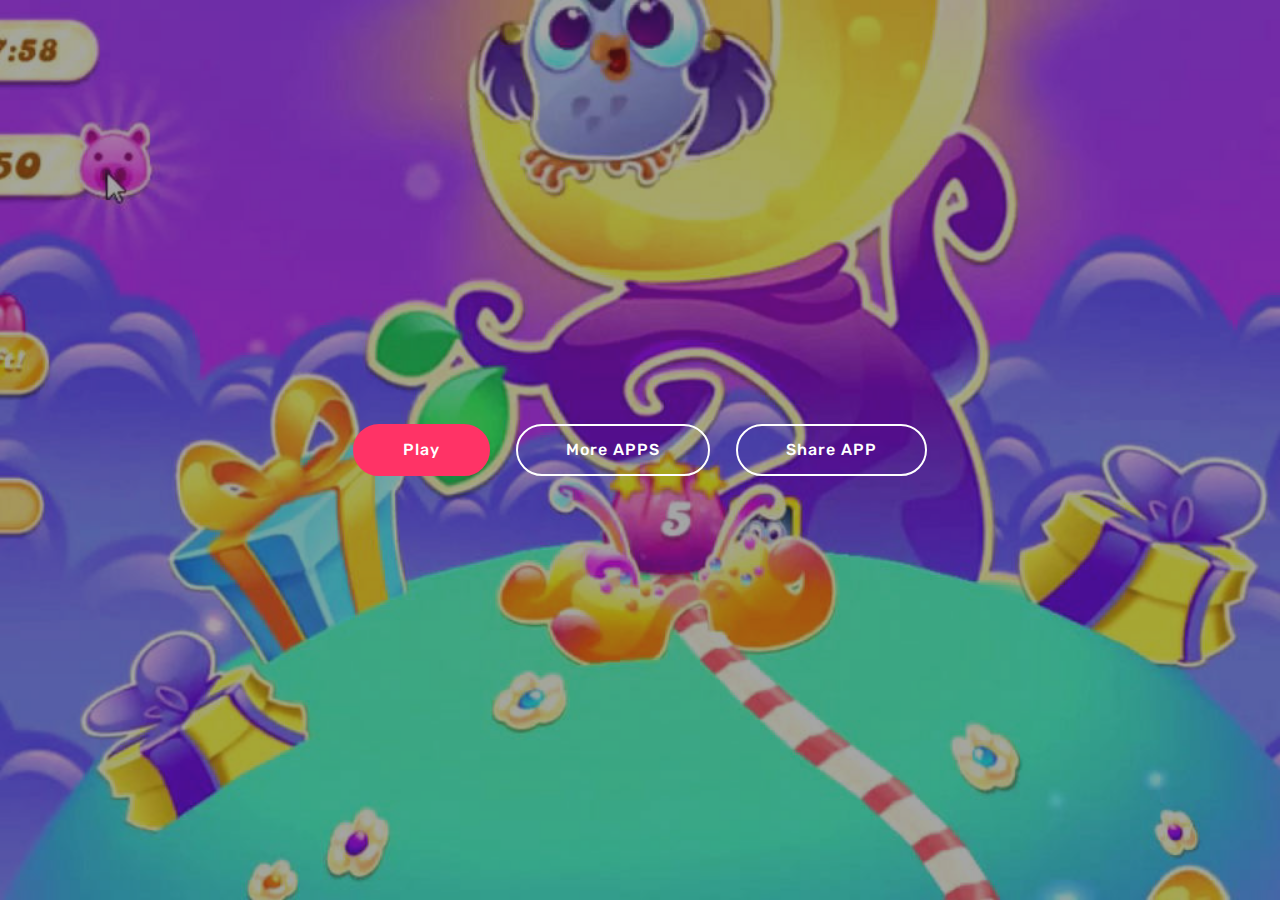
==== index.html @ e7f388be "create github pages" ====
<!DOCTYPE html>
<html  >
<head>
  <!-- Site made with Mobirise Website Builder v4.11.6, https://mobirise.com -->
  <meta charset="UTF-8">
  <meta http-equiv="X-UA-Compatible" content="IE=edge">
  <meta name="generator" content="Mobirise v4.11.6, mobirise.com">
  <meta name="viewport" content="width=device-width, initial-scale=1, minimum-scale=1">
  <link rel="shortcut icon" href="assets/images/icon-128x128.png" type="image/x-icon">
  <meta name="description" content="">
  
  <title>Home</title>
  <link rel="stylesheet" href="assets/web/assets/mobirise-icons/mobirise-icons.css">
  <link rel="stylesheet" href="assets/bootstrap/css/bootstrap.min.css">
  <link rel="stylesheet" href="assets/bootstrap/css/bootstrap-grid.min.css">
  <link rel="stylesheet" href="assets/bootstrap/css/bootstrap-reboot.min.css">
  <link rel="stylesheet" href="assets/tether/tether.min.css">
  <link rel="stylesheet" href="assets/theme/css/style.css">
  <link rel="preload" as="style" href="assets/mobirise/css/mbr-additional.css"><link rel="stylesheet" href="assets/mobirise/css/mbr-additional.css" type="text/css">
  
  
  
</head>
<body>
  <section class="cid-rOfrvm5UfR mbr-fullscreen" id="header2-1">

    

    <div class="mbr-overlay" style="opacity: 0.4; background-color: rgb(35, 35, 35);"></div>

    <div class="container align-center">
        <div class="row justify-content-md-center">
            <div class="mbr-white col-md-10">
                
                
                
                <div class="mbr-section-btn"><a class="btn btn-md btn-secondary display-4" href="http://previews.customer.envatousercontent.com/files/214938745/index.html">Play</a> 
                
                     <a class="btn btn-md btn-white-outline display-4" href="page3.html">More APPS</a> 
                  <a class="btn btn-md btn-white-outline display-4" onclick="clickHandler()">Share APP</a></div>
              <script>
    function clickHandler() {
            	Website2APK.shareIntent();
    }
</script>
            </div>
        </div>
    </div>
    
</section>


  <section class="engine"><a href="https://mobirise.info/e">make your own site for free</a></section><script src="assets/web/assets/jquery/jquery.min.js"></script>
  <script src="assets/popper/popper.min.js"></script>
  <script src="assets/bootstrap/js/bootstrap.min.js"></script>
  <script src="assets/tether/tether.min.js"></script>
  <script src="assets/smoothscroll/smooth-scroll.js"></script>
  <script src="assets/theme/js/script.js"></script>
  
  
</body>
</html>
---- assets/web/assets/mobirise-icons/mobirise-icons.css ----
@font-face {
  font-family: 'MobiriseIcons';
  src:  url('mobirise-icons.eot?spat4u');
  src:  url('mobirise-icons.eot?spat4u#iefix') format('embedded-opentype'),
    url('mobirise-icons.ttf?spat4u') format('truetype'),
    url('mobirise-icons.woff?spat4u') format('woff'),
    url('mobirise-icons.svg?spat4u#MobiriseIcons') format('svg');
  font-weight: normal;
  font-style: normal;
  font-display: swap;
}

[class^="mbri-"], [class*=" mbri-"] {
  /* use !important to prevent issues with browser extensions that change fonts */
  font-family: MobiriseIcons !important;
  speak: none;
  font-style: normal;
  font-weight: normal;
  font-variant: normal;
  text-transform: none;
  line-height: 1;

  /* Better Font Rendering =========== */
  -webkit-font-smoothing: antialiased;
  -moz-osx-font-smoothing: grayscale;
}

.mbri-add-submenu:before {
  content: "\e900";
}
.mbri-alert:before {
  content: "\e901";
}
.mbri-align-center:before {
  content: "\e902";
}
.mbri-align-justify:before {
  content: "\e903";
}
.mbri-align-left:before {
  content: "\e904";
}
.mbri-align-right:before {
  content: "\e905";
}
.mbri-android:before {
  content: "\e906";
}
.mbri-apple:before {
  content: "\e907";
}
.mbri-arrow-down:before {
  content: "\e908";
}
.mbri-arrow-next:before {
  content: "\e909";
}
.mbri-arrow-prev:before {
  content: "\e90a";
}
.mbri-arrow-up:before {
  content: "\e90b";
}
.mbri-bold:before {
  content: "\e90c";
}
.mbri-bookmark:before {
  content: "\e90d";
}
.mbri-bootstrap:before {
  content: "\e90e";
}
.mbri-briefcase:before {
  content: "\e90f";
}
.mbri-browse:before {
  content: "\e910";
}
.mbri-bulleted-list:before {
  content: "\e911";
}
.mbri-calendar:before {
  content: "\e912";
}
.mbri-camera:before {
  content: "\e913";
}
.mbri-cart-add:before {
  content: "\e914";
}
.mbri-cart-full:before {
  content: "\e915";
}
.mbri-cash:before {
  content: "\e916";
}
.mbri-change-style:before {
  content: "\e917";
}
.mbri-chat:before {
  content: "\e918";
}
.mbri-clock:before {
  content: "\e919";
}
.mbri-close:before {
  content: "\e91a";
}
.mbri-cloud:before {
  content: "\e91b";
}
.mbri-code:before {
  content: "\e91c";
}
.mbri-contact-form:before {
  content: "\e91d";
}
.mbri-credit-card:before {
  content: "\e91e";
}
.mbri-cursor-click:before {
  content: "\e91f";
}
.mbri-cust-feedback:before {
  content: "\e920";
}
.mbri-database:before {
  content: "\e921";
}
.mbri-delivery:before {
  content: "\e922";
}
.mbri-desktop:before {
  content: "\e923";
}
.mbri-devices:before {
  content: "\e924";
}
.mbri-down:before {
  content: "\e925";
}
.mbri-download:before {
  content: "\e989";
}
.mbri-drag-n-drop:before {
  content: "\e927";
}
.mbri-drag-n-drop2:before {
  content: "\e928";
}
.mbri-edit:before {
  content: "\e929";
}
.mbri-edit2:before {
  content: "\e92a";
}
.mbri-error:before {
  content: "\e92b";
}
.mbri-extension:before {
  content: "\e92c";
}
.mbri-features:before {
  content: "\e92d";
}
.mbri-file:before {
  content: "\e92e";
}
.mbri-flag:before {
  content: "\e92f";
}
.mbri-folder:before {
  content: "\e930";
}
.mbri-gift:before {
  content: "\e931";
}
.mbri-github:before {
  content: "\e932";
}
.mbri-globe:before {
  content: "\e933";
}
.mbri-globe-2:before {
  content: "\e934";
}
.mbri-growing-chart:before {
  content: "\e935";
}
.mbri-hearth:before {
  content: "\e936";
}
.mbri-help:before {
  content: "\e937";
}
.mbri-home:before {
  content: "\e938";
}
.mbri-hot-cup:before {
  content: "\e939";
}
.mbri-idea:before {
  content: "\e93a";
}
.mbri-image-gallery:before {
  content: "\e93b";
}
.mbri-image-slider:before {
  content: "\e93c";
}
.mbri-info:before {
  content: "\e93d";
}
.mbri-italic:before {
  content: "\e93e";
}
.mbri-key:before {
  content: "\e93f";
}
.mbri-laptop:before {
  content: "\e940";
}
.mbri-layers:before {
  content: "\e941";
}
.mbri-left-right:before {
  content: "\e942";
}
.mbri-left:before {
  content: "\e943";
}
.mbri-letter:before {
  content: "\e944";
}
.mbri-like:before {
  content: "\e945";
}
.mbri-link:before {
  content: "\e946";
}
.mbri-lock:before {
  content: "\e947";
}
.mbri-login:before {
  content: "\e948";
}
.mbri-logout:before {
  content: "\e949";
}
.mbri-magic-stick:before {
  content: "\e94a";
}
.mbri-map-pin:before {
  content: "\e94b";
}
.mbri-menu:before {
  content: "\e94c";
}
.mbri-mobile:before {
  content: "\e94d";
}
.mbri-mobile2:before {
  content: "\e94e";
}
.mbri-mobirise:before {
  content: "\e94f";
}
.mbri-more-horizontal:before {
  content: "\e950";
}
.mbri-more-vertical:before {
  content: "\e951";
}
.mbri-music:before {
  content: "\e952";
}
.mbri-new-file:before {
  content: "\e953";
}
.mbri-numbered-list:before {
  content: "\e954";
}
.mbri-opened-folder:before {
  content: "\e955";
}
.mbri-pages:before {
  content: "\e956";
}
.mbri-paper-plane:before {
  content: "\e957";
}
.mbri-paperclip:before {
  content: "\e958";
}
.mbri-photo:before {
  content: "\e959";
}
.mbri-photos:before {
  content: "\e95a";
}
.mbri-pin:before {
  content: "\e95b";
}
.mbri-play:before {
  content: "\e95c";
}
.mbri-plus:before {
  content: "\e95d";
}
.mbri-preview:before {
  content: "\e95e";
}
.mbri-print:before {
  content: "\e95f";
}
.mbri-protect:before {
  content: "\e960";
}
.mbri-question:before {
  content: "\e961";
}
.mbri-quote-left:before {
  content: "\e962";
}
.mbri-quote-right:before {
  content: "\e963";
}
.mbri-refresh:before {
  content: "\e964";
}
.mbri-responsive:before {
  content: "\e965";
}
.mbri-right:before {
  content: "\e966";
}
.mbri-rocket:before {
  content: "\e967";
}
.mbri-sad-face:before {
  content: "\e968";
}
.mbri-sale:before {
  content: "\e969";
}
.mbri-save:before {
  content: "\e96a";
}
.mbri-search:before {
  content: "\e96b";
}
.mbri-setting:before {
  content: "\e96c";
}
.mbri-setting2:before {
  content: "\e96d";
}
.mbri-setting3:before {
  content: "\e96e";
}
.mbri-share:before {
  content: "\e96f";
}
.mbri-shopping-bag:before {
  content: "\e970";
}
.mbri-shopping-basket:before {
  content: "\e971";
}
.mbri-shopping-cart:before {
  content: "\e972";
}
.mbri-sites:before {
  content: "\e973";
}
.mbri-smile-face:before {
  content: "\e974";
}
.mbri-speed:before {
  content: "\e975";
}
.mbri-star:before {
  content: "\e976";
}
.mbri-success:before {
  content: "\e977";
}
.mbri-sun:before {
  content: "\e978";
}
.mbri-sun2:before {
  content: "\e979";
}
.mbri-tablet:before {
  content: "\e97a";
}
.mbri-tablet-vertical:before {
  content: "\e97b";
}
.mbri-target:before {
  content: "\e97c";
}
.mbri-timer:before {
  content: "\e97d";
}
.mbri-to-ftp:before {
  content: "\e97e";
}
.mbri-to-local-drive:before {
  content: "\e97f";
}
.mbri-touch-swipe:before {
  content: "\e980";
}
.mbri-touch:before {
  content: "\e981";
}
.mbri-trash:before {
  content: "\e982";
}
.mbri-underline:before {
  content: "\e983";
}
.mbri-unlink:before {
  content: "\e984";
}
.mbri-unlock:before {
  content: "\e985";
}
.mbri-up-down:before {
  content: "\e986";
}
.mbri-up:before {
  content: "\e987";
}
.mbri-update:before {
  content: "\e988";
}
.mbri-upload:before {
 content: "\e926"; 
}
.mbri-user:before {
  content: "\e98a";
}
.mbri-user2:before {
  content: "\e98b";
}
.mbri-users:before {
  content: "\e98c";
}
.mbri-video:before {
  content: "\e98d";
}
.mbri-video-play:before {
  content: "\e98e";
}
.mbri-watch:before {
  content: "\e98f";
}
.mbri-website-theme:before {
  content: "\e990";
}
.mbri-wifi:before {
  content: "\e991";
}
.mbri-windows:before {
  content: "\e992";
}
.mbri-zoom-out:before {
  content: "\e993";
}
.mbri-redo:before {
  content: "\e994";
}
.mbri-undo:before {
  content: "\e995";
}
---- assets/theme/css/style.css ----
/*!
 * Mobirise v4 theme (https://mobirise.com/)
 * Copyright 2017 Mobirise
 */
section {
  background-color: #eeeeee; }

body {
  font-style: normal;
  line-height: 1.5; }

section,
.container,
.container-fluid {
  position: relative;
  word-wrap: break-word; }

a.mbr-iconfont:hover {
  text-decoration: none; }

.article .lead p,
.article .lead ul,
.article .lead ol,
.article .lead pre,
.article .lead blockquote {
  margin-bottom: 0; }

ul,
ol,
pre,
blockquote {
  margin-bottom: 2.3125rem; }

pre {
  background: #f4f4f4;
  padding: 10px 24px;
  white-space: pre-wrap; }

.inactive {
  -webkit-user-select: none;
  -moz-user-select: none;
  -ms-user-select: none;
  user-select: none;
  pointer-events: none;
  -webkit-user-drag: none;
  user-drag: none; }

.mbr-section__comments .row {
  justify-content: center;
  -webkit-justify-content: center; }

a {
  font-style: normal;
  font-weight: 400;
  cursor: pointer; }
  a, a:hover {
    text-decoration: none; }

figure {
  margin-bottom: 0; }

body {
  color: #232323; }

h1,
h2,
h3,
h4,
h5,
h6,
.h1,
.h2,
.h3,
.h4,
.h5,
.h6,
.display-1,
.display-2,
.display-3,
.display-4 {
  line-height: 1;
  word-break: break-word;
  word-wrap: break-word; }

.mbr-section-title {
  font-style: normal;
  line-height: 1.2; }

.mbr-section-subtitle {
  line-height: 1.3; }

.mbr-text {
  font-style: normal;
  line-height: 1.6; }

b,
strong {
  font-weight: bold; }

blockquote {
  padding: 10px 0 10px 20px;
  position: relative;
  border-left: 2px solid;
  border-color: #ff3366; }

input:-webkit-autofill, input:-webkit-autofill:hover, input:-webkit-autofill:focus, input:-webkit-autofill:active {
  transition-delay: 9999s;
  transition-property: background-color, color; }

textarea[type='hidden'] {
  display: none; }

body {
  position: relative; }

section {
  background-position: 50% 50%;
  background-repeat: no-repeat;
  background-size: cover; }
  section .mbr-background-video,
  section .mbr-background-video-preview {
    position: absolute;
    bottom: 0;
    left: 0;
    right: 0;
    top: 0; }

.hidden {
  visibility: hidden; }

.mbr-z-index20 {
  z-index: 20; }

/*! Base colors */
.mbr-white {
  color: #ffffff; }

.mbr-black {
  color: #000000; }

.mbr-bg-white {
  background-color: #ffffff; }

.mbr-bg-black {
  background-color: #000000; }

/*! Text-aligns */
.align-left {
  text-align: left; }

.align-center {
  text-align: center; }

.align-right {
  text-align: right; }

@media (max-width: 767px) {
  .align-left,
  .align-center,
  .align-right,
  .mbr-section-btn,
  .mbr-section-title {
    text-align: center; } }
/*! Font-weight  */
.mbr-light {
  font-weight: 300; }

.mbr-regular {
  font-weight: 400; }

.mbr-semibold {
  font-weight: 500; }

.mbr-bold {
  font-weight: 700; }

/*! Media  */
.media-size-item {
  -webkit-flex: 1 1 auto;
  -moz-flex: 1 1 auto;
  -ms-flex: 1 1 auto;
  -o-flex: 1 1 auto;
  flex: 1 1 auto; }

.media-content {
  -webkit-flex-basis: 100%;
  flex-basis: 100%; }

.media-container-row {
  display: -ms-flexbox;
  display: -webkit-flex;
  display: flex;
  -webkit-flex-direction: row;
  -ms-flex-direction: row;
  flex-direction: row;
  -webkit-flex-wrap: wrap;
  -ms-flex-wrap: wrap;
  flex-wrap: wrap;
  -webkit-justify-content: center;
  -ms-flex-pack: center;
  justify-content: center;
  -webkit-align-content: center;
  -ms-flex-line-pack: center;
  align-content: center;
  -webkit-align-items: start;
  -ms-flex-align: start;
  align-items: start; }
  .media-container-row .media-size-item {
    width: 400px; }

.media-container-column {
  display: -ms-flexbox;
  display: -webkit-flex;
  display: flex;
  -webkit-flex-direction: column;
  -ms-flex-direction: column;
  flex-direction: column;
  -webkit-flex-wrap: wrap;
  -ms-flex-wrap: wrap;
  flex-wrap: wrap;
  -webkit-justify-content: center;
  -ms-flex-pack: center;
  justify-content: center;
  -webkit-align-content: center;
  -ms-flex-line-pack: center;
  align-content: center;
  -webkit-align-items: stretch;
  -ms-flex-align: stretch;
  align-items: stretch; }
  .media-container-column > * {
    width: 100%; }

@media (min-width: 992px) {
  .media-container-row {
    -webkit-flex-wrap: nowrap;
    -ms-flex-wrap: nowrap;
    flex-wrap: nowrap; } }
figure {
  overflow: hidden; }

figure[mbr-media-size] {
  transition: width 0.1s; }

.mbr-figure img,
.mbr-figure iframe {
  display: block;
  width: 100%; }

.card {
  background-color: transparent;
  border: none; }

.card-box {
  width: 100%; }

.card-img {
  text-align: center;
  flex-shrink: 0;
  -webkit-flex-shrink: 0; }

.media {
  max-width: 100%;
  margin: 0 auto; }

.mbr-figure {
  -ms-flex-item-align: center;
  -ms-grid-row-align: center;
  -webkit-align-self: center;
  align-self: center; }

.media-container > div {
  max-width: 100%; }

.mbr-figure img,
.card-img img {
  width: 100%; }

@media (max-width: 991px) {
  .media-size-item {
    width: auto !important; }

  .media {
    width: auto; }

  .mbr-figure {
    width: 100% !important; } }
/*! Buttons */
.btn {
  font-weight: 500;
  border-width: 2px;
  font-style: normal;
  letter-spacing: 1px;
  margin: .4rem .8rem;
  white-space: normal;
  -webkit-transition: all .3s ease-in-out;
  -moz-transition: all .3s ease-in-out;
  transition: all .3s ease-in-out;
  display: inline-flex;
  align-items: center;
  justify-content: center;
  word-break: break-word;
  -webkit-align-items: center;
  -webkit-justify-content: center;
  display: -webkit-inline-flex; }

.btn-sm {
  font-weight: 500;
  letter-spacing: 1px;
  -webkit-transition: all .3s ease-in-out;
  -moz-transition: all .3s ease-in-out;
  transition: all .3s ease-in-out; }

.btn-md {
  font-weight: 500;
  letter-spacing: 1px;
  margin: .4rem .8rem !important;
  -webkit-transition: all .3s ease-in-out;
  -moz-transition: all .3s ease-in-out;
  transition: all .3s ease-in-out; }

.btn-lg {
  font-weight: 500;
  letter-spacing: 1px;
  margin: .4rem .8rem !important;
  -webkit-transition: all .3s ease-in-out;
  -moz-transition: all .3s ease-in-out;
  transition: all .3s ease-in-out; }

.mbr-section-btn {
  margin-left: -0.25rem;
  margin-right: -0.25rem;
  font-size: 0; }

nav .mbr-section-btn {
  margin-left: 0rem;
  margin-right: 0rem; }

.btn-form {
  border-radius: 0; }
  .btn-form:hover {
    cursor: pointer; }

/*! Btn icon margin */
.btn .mbr-iconfont,
.btn.btn-sm .mbr-iconfont {
  cursor: pointer;
  margin-right: 0.5rem; }

.btn.btn-md .mbr-iconfont,
.btn.btn-md .mbr-iconfont {
  margin-right: 0.8rem; }

.mbr-regular {
  font-weight: 400; }

.mbr-semibold {
  font-weight: 500; }

.mbr-bold {
  font-weight: 700; }

[type='submit'] {
  -webkit-appearance: none; }

/*! Full-screen */
.mbr-fullscreen .mbr-overlay {
  min-height: 100vh; }

.mbr-fullscreen {
  display: flex;
  display: -webkit-flex;
  display: -moz-flex;
  display: -ms-flex;
  display: -o-flex;
  align-items: center;
  -webkit-align-items: center;
  min-height: 100vh;
  padding-top: 3rem;
  padding-bottom: 3rem; }

/*! Map */
.map {
  height: 25rem;
  position: relative; }
  .map iframe {
    width: 100%;
    height: 100%; }

.mbr-overlay {
  background-color: #000;
  bottom: 0;
  left: 0;
  opacity: .5;
  position: absolute;
  right: 0;
  top: 0;
  z-index: 0;
  pointer-events: none; }

/* Form */
blockquote {
  font-style: italic;
  padding: 10px 0 10px 20px;
  font-size: 1.09rem;
  position: relative;
  border-width: 3px; }

.form-control {
  background-color: #f5f5f5;
  box-shadow: none;
  color: #565656;
  line-height: 1.43;
  min-height: 3.5em;
  padding: 1.07em .5em; }
  .form-control, .form-control:focus {
    border: 1px solid #e8e8e8; }
  .form-active .form-control:invalid {
    border-color: red; }

.form-control-label {
  position: relative;
  cursor: pointer;
  margin-bottom: .357em;
  padding: 0; }

.alert {
  color: #ffffff;
  border-radius: 0;
  border: 0;
  font-size: .875rem;
  line-height: 1.5;
  margin-bottom: 1.875rem;
  padding: 1.25rem;
  position: relative; }
  .alert.alert-form::after {
    background-color: inherit;
    bottom: -7px;
    content: "";
    display: block;
    height: 14px;
    left: 50%;
    margin-left: -7px;
    position: absolute;
    transform: rotate(45deg);
    width: 14px;
    -webkit-transform: rotate(45deg); }

.form-asterisk {
  font-family: initial;
  position: absolute;
  top: -2px;
  font-weight: normal; }

/*! Scroll to top arrow */
#scrollToTop a i:before {
  content: '';
  position: absolute;
  height: 40%;
  top: 25%;
  background: #fff;
  width: 2px;
  left: calc(50% - 1px); }
#scrollToTop a i:after {
  content: '';
  position: absolute;
  display: block;
  border-top: 2px solid #fff;
  border-right: 2px solid #fff;
  width: 40%;
  height: 40%;
  left: 30%;
  bottom: 30%;
  transform: rotate(135deg);
  -webkit-transform: rotate(135deg); }

.mbr-arrow-up {
  bottom: 25px;
  right: 90px;
  position: fixed;
  text-align: right;
  z-index: 5000;
  color: #ffffff;
  font-size: 32px;
  transform: rotate(180deg);
  -webkit-transform: rotate(180deg); }

.mbr-arrow-up a {
  background: rgba(0, 0, 0, 0.2);
  border-radius: 3px;
  color: #fff;
  display: inline-block;
  height: 60px;
  width: 60px;
  outline-style: none !important;
  position: relative;
  text-decoration: none;
  transition: all 0.3s ease-in-out;
  cursor: pointer;
  text-align: center; }
  .mbr-arrow-up a:hover {
    background-color: rgba(0, 0, 0, 0.4); }
  .mbr-arrow-up a i {
    line-height: 60px; }

.mbr-arrow-up-icon {
  display: block;
  color: #fff; }

.mbr-arrow-up-icon::before {
  content: '\203a';
  display: inline-block;
  font-family: serif;
  font-size: 32px;
  line-height: 1;
  font-style: normal;
  position: relative;
  top: 6px;
  left: -4px;
  -webkit-transform: rotate(-90deg);
  transform: rotate(-90deg); }

/*! Arrow Down */
.mbr-arrow {
  position: absolute;
  bottom: 45px;
  left: 50%;
  width: 60px;
  height: 60px;
  cursor: pointer;
  background-color: rgba(80, 80, 80, 0.5);
  border-radius: 50%;
  -webkit-transform: translateX(-50%);
  transform: translateX(-50%); }
  .mbr-arrow > a {
    display: inline-block;
    text-decoration: none;
    outline-style: none;
    -webkit-animation: arrowdown 1.7s ease-in-out infinite;
    animation: arrowdown 1.7s ease-in-out infinite; }
    .mbr-arrow > a > i {
      position: absolute;
      top: -2px;
      left: 15px;
      font-size: 2rem; }

@keyframes arrowdown {
  0% {
    transform: translateY(0px);
    -webkit-transform: translateY(0px); }
  50% {
    transform: translateY(-5px);
    -webkit-transform: translateY(-5px); }
  100% {
    transform: translateY(0px);
    -webkit-transform: translateY(0px); } }
@-webkit-keyframes arrowdown {
  0% {
    transform: translateY(0px);
    -webkit-transform: translateY(0px); }
  50% {
    transform: translateY(-5px);
    -webkit-transform: translateY(-5px); }
  100% {
    transform: translateY(0px);
    -webkit-transform: translateY(0px); } }
@media (max-width: 500px) {
  .mbr-arrow-up {
    left: 50%;
    right: auto;
    transform: translateX(-50%) rotate(180deg);
    -webkit-transform: translateX(-50%) rotate(180deg); } }
/*Gradients animation*/
@keyframes gradient-animation {
  from {
    background-position: 0% 100%;
    animation-timing-function: ease-in-out; }
  to {
    background-position: 100% 0%;
    animation-timing-function: ease-in-out; } }
@-webkit-keyframes gradient-animation {
  from {
    background-position: 0% 100%;
    animation-timing-function: ease-in-out; }
  to {
    background-position: 100% 0%;
    animation-timing-function: ease-in-out; } }
.bg-gradient {
  background-size: 200% 200%;
  animation: gradient-animation 5s infinite alternate;
  -webkit-animation: gradient-animation 5s infinite alternate; }

.menu .navbar-brand {
  display: -webkit-flex; }
  .menu .navbar-brand span {
    display: flex;
    display: -webkit-flex; }
  .menu .navbar-brand .navbar-caption-wrap {
    display: -webkit-flex; }
  .menu .navbar-brand .navbar-logo img {
    display: -webkit-flex; }
@media (min-width: 768px) and (max-width: 1023px) {
  .menu .navbar-toggleable-sm .navbar-nav {
    display: -webkit-box;
    display: -webkit-flex;
    display: -ms-flexbox; } }
@media (max-width: 1023px) {
  .menu .navbar-collapse {
    max-height: 93.5vh; }
    .menu .navbar-collapse.show {
      overflow: auto; } }
@media (min-width: 1024px) {
  .menu .navbar-nav.nav-dropdown {
    display: -webkit-flex; }
  .menu .navbar-toggleable-sm .navbar-collapse {
    display: -webkit-flex !important; }
  .menu .collapsed .navbar-collapse {
    max-height: 93.5vh; }
    .menu .collapsed .navbar-collapse.show {
      overflow: auto; } }
@media (max-width: 767px) {
  .menu .navbar-collapse {
    max-height: 80vh; } }

/* Others*/
.note-check a[data-value=Rubik] {
  font-style: normal; }

.mbr-arrow a {
  color: #ffffff; }

@media (max-width: 767px) {
  .mbr-arrow {
    display: none; } }
.navbar {
  display: -webkit-flex;
  -webkit-flex-wrap: wrap;
  -webkit-align-items: center;
  -webkit-justify-content: space-between; }

.navbar-collapse {
  -webkit-flex-basis: 100%;
  -webkit-flex-grow: 1;
  -webkit-align-items: center; }

.nav-dropdown .link {
  padding: 0.667em 1.667em !important;
  margin: 0 !important; }

.nav {
  display: -webkit-flex;
  -webkit-flex-wrap: wrap; }

.row {
  display: -webkit-flex;
  -webkit-flex-wrap: wrap; }

.justify-content-center {
  -webkit-justify-content: center; }

.form-inline {
  display: -webkit-flex;
  -webkit-flex-flow: row wrap;
  -webkit-align-items: center; }

.card-wrapper {
  -webkit-flex: 1; }

.carousel-control {
  z-index: 10;
  display: -webkit-flex;
  -webkit-align-items: center;
  -webkit-justify-content: center; }

.carousel-controls {
  display: -webkit-flex; }

.media {
  display: -webkit-flex; }

.form-group:focus {
  outline: none; }

.jq-selectbox__select {
  padding: 1.07em 0.5em;
  position: absolute;
  top: 0;
  left: 0;
  width: 100%; }

.jq-selectbox__dropdown {
  position: absolute;
  top: 100% !important;
  left: 0 !important;
  width: 100% !important; }

.jq-selectbox__trigger-arrow {
  transform: translateY(-50%); }

.jq-selectbox li {
  padding: 1.07em 0.5em; }

input[type='range'] {
  padding-left: 0 !important;
  padding-right: 0 !important; }

.modal-dialog,
.modal-content {
  height: 100%; }

.modal-dialog .carousel-inner {
  height: calc(100vh - 1.75rem); }
  @media (max-width: 575px) {
    .modal-dialog .carousel-inner {
      height: calc(100vh - 1rem); } }

.carousel-item {
  text-align: center; }

.carousel-item img {
  margin: auto; }

.navbar-toggler {
  -webkit-align-self: flex-start;
  -ms-flex-item-align: start;
  align-self: flex-start;
  padding: 0.25rem 0.75rem;
  font-size: 1.25rem;
  line-height: 1;
  background: transparent;
  border: 1px solid transparent;
  -webkit-border-radius: 0.25rem;
  border-radius: 0.25rem; }

.navbar-toggler:focus,
.navbar-toggler:hover {
  text-decoration: none; }

.navbar-toggler-icon {
  display: inline-block;
  width: 1.5em;
  height: 1.5em;
  vertical-align: middle;
  content: '';
  background: no-repeat center center;
  -webkit-background-size: 100% 100%;
  -o-background-size: 100% 100%;
  background-size: 100% 100%; }

.navbar-toggler-left {
  position: absolute;
  left: 1rem; }

.navbar-toggler-right {
  position: absolute;
  right: 1rem; }

@media (max-width: 575px) {
  .navbar-toggleable .navbar-nav .dropdown-menu {
    position: static;
    float: none; }

  .navbar-toggleable > .container {
    padding-right: 0;
    padding-left: 0; } }
@media (min-width: 576px) {
  .navbar-toggleable {
    -webkit-box-orient: horizontal;
    -webkit-box-direction: normal;
    -webkit-flex-direction: row;
    -ms-flex-direction: row;
    flex-direction: row;
    -webkit-flex-wrap: nowrap;
    -ms-flex-wrap: nowrap;
    flex-wrap: nowrap;
    -webkit-box-align: center;
    -webkit-align-items: center;
    -ms-flex-align: center;
    align-items: center; }

  .navbar-toggleable .navbar-nav {
    -webkit-box-orient: horizontal;
    -webkit-box-direction: normal;
    -webkit-flex-direction: row;
    -ms-flex-direction: row;
    flex-direction: row; }

  .navbar-toggleable .navbar-nav .nav-link {
    padding-right: 0.5rem;
    padding-left: 0.5rem; }

  .navbar-toggleable > .container {
    display: -webkit-box;
    display: -webkit-flex;
    display: -ms-flexbox;
    display: flex;
    -webkit-flex-wrap: nowrap;
    -ms-flex-wrap: nowrap;
    flex-wrap: nowrap;
    -webkit-box-align: center;
    -webkit-align-items: center;
    -ms-flex-align: center;
    align-items: center; }

  .navbar-toggleable .navbar-collapse {
    display: -webkit-box !important;
    display: -webkit-flex !important;
    display: -ms-flexbox !important;
    display: flex !important;
    width: 100%; }

  .navbar-toggleable .navbar-toggler {
    display: none; } }
@media (max-width: 767px) {
  .navbar-toggleable-sm .navbar-nav .dropdown-menu {
    position: static;
    float: none; }

  .navbar-toggleable-sm > .container {
    padding-right: 0;
    padding-left: 0; } }
@media (min-width: 768px) {
  .navbar-toggleable-sm {
    -webkit-box-orient: horizontal;
    -webkit-box-direction: normal;
    -webkit-flex-direction: row;
    -ms-flex-direction: row;
    flex-direction: row;
    -webkit-flex-wrap: nowrap;
    -ms-flex-wrap: nowrap;
    flex-wrap: nowrap;
    -webkit-box-align: center;
    -webkit-align-items: center;
    -ms-flex-align: center;
    align-items: center; }

  .navbar-toggleable-sm .navbar-nav {
    -webkit-box-orient: horizontal;
    -webkit-box-direction: normal;
    -webkit-flex-direction: row;
    -ms-flex-direction: row;
    flex-direction: row; }

  .navbar-toggleable-sm .navbar-nav .nav-link {
    padding-right: 0.5rem;
    padding-left: 0.5rem; }

  .navbar-toggleable-sm > .container {
    display: -webkit-box;
    display: -webkit-flex;
    display: -ms-flexbox;
    display: flex;
    -webkit-flex-wrap: nowrap;
    -ms-flex-wrap: nowrap;
    flex-wrap: nowrap;
    -webkit-box-align: center;
    -webkit-align-items: center;
    -ms-flex-align: center;
    align-items: center; }

  .navbar-toggleable-sm .navbar-collapse {
    display: none;
    width: 100%; }

  .navbar-toggleable-sm .navbar-toggler {
    display: none; } }
@media (max-width: 1023px) {
  .navbar-toggleable-md .navbar-nav .dropdown-menu {
    position: static;
    float: none; }

  .navbar-toggleable-md > .container {
    padding-right: 0;
    padding-left: 0; } }
@media (min-width: 1024px) {
  .navbar-toggleable-md {
    -webkit-box-orient: horizontal;
    -webkit-box-direction: normal;
    -webkit-flex-direction: row;
    -ms-flex-direction: row;
    flex-direction: row;
    -webkit-flex-wrap: nowrap;
    -ms-flex-wrap: nowrap;
    flex-wrap: nowrap;
    -webkit-box-align: center;
    -webkit-align-items: center;
    -ms-flex-align: center;
    align-items: center; }

  .navbar-toggleable-md .navbar-nav {
    -webkit-box-orient: horizontal;
    -webkit-box-direction: normal;
    -webkit-flex-direction: row;
    -ms-flex-direction: row;
    flex-direction: row; }

  .navbar-toggleable-md .navbar-nav .nav-link {
    padding-right: 0.5rem;
    padding-left: 0.5rem; }

  .navbar-toggleable-md > .container {
    display: -webkit-box;
    display: -webkit-flex;
    display: -ms-flexbox;
    display: flex;
    -webkit-flex-wrap: nowrap;
    -ms-flex-wrap: nowrap;
    flex-wrap: nowrap;
    -webkit-box-align: center;
    -webkit-align-items: center;
    -ms-flex-align: center;
    align-items: center; }

  .navbar-toggleable-md .navbar-collapse {
    display: -webkit-box !important;
    display: -webkit-flex !important;
    display: -ms-flexbox !important;
    display: flex !important;
    width: 100%; }

  .navbar-toggleable-md .navbar-toggler {
    display: none; } }
@media (max-width: 1199px) {
  .navbar-toggleable-lg .navbar-nav .dropdown-menu {
    position: static;
    float: none; }

  .navbar-toggleable-lg > .container {
    padding-right: 0;
    padding-left: 0; } }
@media (min-width: 1200px) {
  .navbar-toggleable-lg {
    -webkit-box-orient: horizontal;
    -webkit-box-direction: normal;
    -webkit-flex-direction: row;
    -ms-flex-direction: row;
    flex-direction: row;
    -webkit-flex-wrap: nowrap;
    -ms-flex-wrap: nowrap;
    flex-wrap: nowrap;
    -webkit-box-align: center;
    -webkit-align-items: center;
    -ms-flex-align: center;
    align-items: center; }

  .navbar-toggleable-lg .navbar-nav {
    -webkit-box-orient: horizontal;
    -webkit-box-direction: normal;
    -webkit-flex-direction: row;
    -ms-flex-direction: row;
    flex-direction: row; }

  .navbar-toggleable-lg .navbar-nav .nav-link {
    padding-right: 0.5rem;
    padding-left: 0.5rem; }

  .navbar-toggleable-lg > .container {
    display: -webkit-box;
    display: -webkit-flex;
    display: -ms-flexbox;
    display: flex;
    -webkit-flex-wrap: nowrap;
    -ms-flex-wrap: nowrap;
    flex-wrap: nowrap;
    -webkit-box-align: center;
    -webkit-align-items: center;
    -ms-flex-align: center;
    align-items: center; }

  .navbar-toggleable-lg .navbar-collapse {
    display: -webkit-box !important;
    display: -webkit-flex !important;
    display: -ms-flexbox !important;
    display: flex !important;
    width: 100%; }

  .navbar-toggleable-lg .navbar-toggler {
    display: none; } }
.navbar-toggleable-xl {
  -webkit-box-orient: horizontal;
  -webkit-box-direction: normal;
  -webkit-flex-direction: row;
  -ms-flex-direction: row;
  flex-direction: row;
  -webkit-flex-wrap: nowrap;
  -ms-flex-wrap: nowrap;
  flex-wrap: nowrap;
  -webkit-box-align: center;
  -webkit-align-items: center;
  -ms-flex-align: center;
  align-items: center; }

.navbar-toggleable-xl .navbar-nav .dropdown-menu {
  position: static;
  float: none; }

.navbar-toggleable-xl > .container {
  padding-right: 0;
  padding-left: 0; }

.navbar-toggleable-xl .navbar-nav {
  -webkit-box-orient: horizontal;
  -webkit-box-direction: normal;
  -webkit-flex-direction: row;
  -ms-flex-direction: row;
  flex-direction: row; }

.navbar-toggleable-xl .navbar-nav .nav-link {
  padding-right: 0.5rem;
  padding-left: 0.5rem; }

.navbar-toggleable-xl > .container {
  display: -webkit-box;
  display: -webkit-flex;
  display: -ms-flexbox;
  display: flex;
  -webkit-flex-wrap: nowrap;
  -ms-flex-wrap: nowrap;
  flex-wrap: nowrap;
  -webkit-box-align: center;
  -webkit-align-items: center;
  -ms-flex-align: center;
  align-items: center; }

.navbar-toggleable-xl .navbar-collapse {
  display: -webkit-box !important;
  display: -webkit-flex !important;
  display: -ms-flexbox !important;
  display: flex !important;
  width: 100%; }

.navbar-toggleable-xl .navbar-toggler {
  display: none; }

.card-img {
  width: auto; }

.menu .navbar.collapsed:not(.beta-menu) {
  flex-direction: column;
  -webkit-flex-direction: column; }

.carousel-item.active,
.carousel-item-next,
.carousel-item-prev {
  display: -webkit-box;
  display: -webkit-flex;
  display: -ms-flexbox;
  display: flex; }

.note-air-layout .dropup .dropdown-menu,
.note-air-layout .navbar-fixed-bottom .dropdown .dropdown-menu {
  bottom: initial !important; }

html,
body {
  height: auto;
  min-height: 100vh; }

.dropup .dropdown-toggle::after {
  display: none; }

/*# sourceMappingURL=style.css.map */
.engine {
	position: absolute;
	text-indent: -2400px;
	text-align: center;
	padding: 0;
	top: 0;
	left: -2400px;
}
---- assets/mobirise/css/mbr-additional.css ----
@import url(https://fonts.googleapis.com/css?family=Rubik:300,300i,400,400i,500,500i,700,700i,900,900i&display=swap);





body {
  font-family: Rubik;
}
.display-1 {
  font-family: 'Rubik', sans-serif;
  font-size: 4.25rem;
  font-display: swap;
}
.display-1 > .mbr-iconfont {
  font-size: 6.8rem;
}
.display-2 {
  font-family: 'Rubik', sans-serif;
  font-size: 3rem;
  font-display: swap;
}
.display-2 > .mbr-iconfont {
  font-size: 4.8rem;
}
.display-4 {
  font-family: 'Rubik', sans-serif;
  font-size: 1rem;
  font-display: swap;
}
.display-4 > .mbr-iconfont {
  font-size: 1.6rem;
}
.display-5 {
  font-family: 'Rubik', sans-serif;
  font-size: 1.5rem;
  font-display: swap;
}
.display-5 > .mbr-iconfont {
  font-size: 2.4rem;
}
.display-7 {
  font-family: 'Rubik', sans-serif;
  font-size: 1rem;
  font-display: swap;
}
.display-7 > .mbr-iconfont {
  font-size: 1.6rem;
}
/* ---- Fluid typography for mobile devices ---- */
/* 1.4 - font scale ratio ( bootstrap == 1.42857 ) */
/* 100vw - current viewport width */
/* (48 - 20)  48 == 48rem == 768px, 20 == 20rem == 320px(minimal supported viewport) */
/* 0.65 - min scale variable, may vary */
@media (max-width: 768px) {
  .display-1 {
    font-size: 3.4rem;
    font-size: calc( 2.1374999999999997rem + (4.25 - 2.1374999999999997) * ((100vw - 20rem) / (48 - 20)));
    line-height: calc( 1.4 * (2.1374999999999997rem + (4.25 - 2.1374999999999997) * ((100vw - 20rem) / (48 - 20))));
  }
  .display-2 {
    font-size: 2.4rem;
    font-size: calc( 1.7rem + (3 - 1.7) * ((100vw - 20rem) / (48 - 20)));
    line-height: calc( 1.4 * (1.7rem + (3 - 1.7) * ((100vw - 20rem) / (48 - 20))));
  }
  .display-4 {
    font-size: 0.8rem;
    font-size: calc( 1rem + (1 - 1) * ((100vw - 20rem) / (48 - 20)));
    line-height: calc( 1.4 * (1rem + (1 - 1) * ((100vw - 20rem) / (48 - 20))));
  }
  .display-5 {
    font-size: 1.2rem;
    font-size: calc( 1.175rem + (1.5 - 1.175) * ((100vw - 20rem) / (48 - 20)));
    line-height: calc( 1.4 * (1.175rem + (1.5 - 1.175) * ((100vw - 20rem) / (48 - 20))));
  }
}
/* Buttons */
.btn {
  padding: 1rem 3rem;
  border-radius: 3px;
}
.btn-sm {
  padding: 0.6rem 1.5rem;
  border-radius: 3px;
}
.btn-md {
  padding: 1rem 3rem;
  border-radius: 3px;
}
.btn-lg {
  padding: 1.2rem 3.2rem;
  border-radius: 3px;
}
.bg-primary {
  background-color: #149dcc !important;
}
.bg-success {
  background-color: #f7ed4a !important;
}
.bg-info {
  background-color: #82786e !important;
}
.bg-warning {
  background-color: #879a9f !important;
}
.bg-danger {
  background-color: #b1a374 !important;
}
.btn-primary,
.btn-primary:active {
  background-color: #149dcc !important;
  border-color: #149dcc !important;
  color: #ffffff !important;
}
.btn-primary:hover,
.btn-primary:focus,
.btn-primary.focus,
.btn-primary.active {
  color: #ffffff !important;
  background-color: #0d6786 !important;
  border-color: #0d6786 !important;
}
.btn-primary.disabled,
.btn-primary:disabled {
  color: #ffffff !important;
  background-color: #0d6786 !important;
  border-color: #0d6786 !important;
}
.btn-secondary,
.btn-secondary:active {
  background-color: #ff3366 !important;
  border-color: #ff3366 !important;
  color: #ffffff !important;
}
.btn-secondary:hover,
.btn-secondary:focus,
.btn-secondary.focus,
.btn-secondary.active {
  color: #ffffff !important;
  background-color: #e50039 !important;
  border-color: #e50039 !important;
}
.btn-secondary.disabled,
.btn-secondary:disabled {
  color: #ffffff !important;
  background-color: #e50039 !important;
  border-color: #e50039 !important;
}
.btn-info,
.btn-info:active {
  background-color: #82786e !important;
  border-color: #82786e !important;
  color: #ffffff !important;
}
.btn-info:hover,
.btn-info:focus,
.btn-info.focus,
.btn-info.active {
  color: #ffffff !important;
  background-color: #59524b !important;
  border-color: #59524b !important;
}
.btn-info.disabled,
.btn-info:disabled {
  color: #ffffff !important;
  background-color: #59524b !important;
  border-color: #59524b !important;
}
.btn-success,
.btn-success:active {
  background-color: #f7ed4a !important;
  border-color: #f7ed4a !important;
  color: #3f3c03 !important;
}
.btn-success:hover,
.btn-success:focus,
.btn-success.focus,
.btn-success.active {
  color: #3f3c03 !important;
  background-color: #eadd0a !important;
  border-color: #eadd0a !important;
}
.btn-success.disabled,
.btn-success:disabled {
  color: #3f3c03 !important;
  background-color: #eadd0a !important;
  border-color: #eadd0a !important;
}
.btn-warning,
.btn-warning:active {
  background-color: #879a9f !important;
  border-color: #879a9f !important;
  color: #ffffff !important;
}
.btn-warning:hover,
.btn-warning:focus,
.btn-warning.focus,
.btn-warning.active {
  color: #ffffff !important;
  background-color: #617479 !important;
  border-color: #617479 !important;
}
.btn-warning.disabled,
.btn-warning:disabled {
  color: #ffffff !important;
  background-color: #617479 !important;
  border-color: #617479 !important;
}
.btn-danger,
.btn-danger:active {
  background-color: #b1a374 !important;
  border-color: #b1a374 !important;
  color: #ffffff !important;
}
.btn-danger:hover,
.btn-danger:focus,
.btn-danger.focus,
.btn-danger.active {
  color: #ffffff !important;
  background-color: #8b7d4e !important;
  border-color: #8b7d4e !important;
}
.btn-danger.disabled,
.btn-danger:disabled {
  color: #ffffff !important;
  background-color: #8b7d4e !important;
  border-color: #8b7d4e !important;
}
.btn-white {
  color: #333333 !important;
}
.btn-white,
.btn-white:active {
  background-color: #ffffff !important;
  border-color: #ffffff !important;
  color: #808080 !important;
}
.btn-white:hover,
.btn-white:focus,
.btn-white.focus,
.btn-white.active {
  color: #808080 !important;
  background-color: #d9d9d9 !important;
  border-color: #d9d9d9 !important;
}
.btn-white.disabled,
.btn-white:disabled {
  color: #808080 !important;
  background-color: #d9d9d9 !important;
  border-color: #d9d9d9 !important;
}
.btn-black,
.btn-black:active {
  background-color: #333333 !important;
  border-color: #333333 !important;
  color: #ffffff !important;
}
.btn-black:hover,
.btn-black:focus,
.btn-black.focus,
.btn-black.active {
  color: #ffffff !important;
  background-color: #0d0d0d !important;
  border-color: #0d0d0d !important;
}
.btn-black.disabled,
.btn-black:disabled {
  color: #ffffff !important;
  background-color: #0d0d0d !important;
  border-color: #0d0d0d !important;
}
.btn-primary-outline,
.btn-primary-outline:active {
  background: none;
  border-color: #0b566f;
  color: #0b566f;
}
.btn-primary-outline:hover,
.btn-primary-outline:focus,
.btn-primary-outline.focus,
.btn-primary-outline.active {
  color: #ffffff;
  background-color: #149dcc;
  border-color: #149dcc;
}
.btn-primary-outline.disabled,
.btn-primary-outline:disabled {
  color: #ffffff !important;
  background-color: #149dcc !important;
  border-color: #149dcc !important;
}
.btn-secondary-outline,
.btn-secondary-outline:active {
  background: none;
  border-color: #cc0033;
  color: #cc0033;
}
.btn-secondary-outline:hover,
.btn-secondary-outline:focus,
.btn-secondary-outline.focus,
.btn-secondary-outline.active {
  color: #ffffff;
  background-color: #ff3366;
  border-color: #ff3366;
}
.btn-secondary-outline.disabled,
.btn-secondary-outline:disabled {
  color: #ffffff !important;
  background-color: #ff3366 !important;
  border-color: #ff3366 !important;
}
.btn-info-outline,
.btn-info-outline:active {
  background: none;
  border-color: #4b453f;
  color: #4b453f;
}
.btn-info-outline:hover,
.btn-info-outline:focus,
.btn-info-outline.focus,
.btn-info-outline.active {
  color: #ffffff;
  background-color: #82786e;
  border-color: #82786e;
}
.btn-info-outline.disabled,
.btn-info-outline:disabled {
  color: #ffffff !important;
  background-color: #82786e !important;
  border-color: #82786e !important;
}
.btn-success-outline,
.btn-success-outline:active {
  background: none;
  border-color: #d2c609;
  color: #d2c609;
}
.btn-success-outline:hover,
.btn-success-outline:focus,
.btn-success-outline.focus,
.btn-success-outline.active {
  color: #3f3c03;
  background-color: #f7ed4a;
  border-color: #f7ed4a;
}
.btn-success-outline.disabled,
.btn-success-outline:disabled {
  color: #3f3c03 !important;
  background-color: #f7ed4a !important;
  border-color: #f7ed4a !important;
}
.btn-warning-outline,
.btn-warning-outline:active {
  background: none;
  border-color: #55666b;
  color: #55666b;
}
.btn-warning-outline:hover,
.btn-warning-outline:focus,
.btn-warning-outline.focus,
.btn-warning-outline.active {
  color: #ffffff;
  background-color: #879a9f;
  border-color: #879a9f;
}
.btn-warning-outline.disabled,
.btn-warning-outline:disabled {
  color: #ffffff !important;
  background-color: #879a9f !important;
  border-color: #879a9f !important;
}
.btn-danger-outline,
.btn-danger-outline:active {
  background: none;
  border-color: #7a6e45;
  color: #7a6e45;
}
.btn-danger-outline:hover,
.btn-danger-outline:focus,
.btn-danger-outline.focus,
.btn-danger-outline.active {
  color: #ffffff;
  background-color: #b1a374;
  border-color: #b1a374;
}
.btn-danger-outline.disabled,
.btn-danger-outline:disabled {
  color: #ffffff !important;
  background-color: #b1a374 !important;
  border-color: #b1a374 !important;
}
.btn-black-outline,
.btn-black-outline:active {
  background: none;
  border-color: #000000;
  color: #000000;
}
.btn-black-outline:hover,
.btn-black-outline:focus,
.btn-black-outline.focus,
.btn-black-outline.active {
  color: #ffffff;
  background-color: #333333;
  border-color: #333333;
}
.btn-black-outline.disabled,
.btn-black-outline:disabled {
  color: #ffffff !important;
  background-color: #333333 !important;
  border-color: #333333 !important;
}
.btn-white-outline,
.btn-white-outline:active,
.btn-white-outline.active {
  background: none;
  border-color: #ffffff;
  color: #ffffff;
}
.btn-white-outline:hover,
.btn-white-outline:focus,
.btn-white-outline.focus {
  color: #333333;
  background-color: #ffffff;
  border-color: #ffffff;
}
.text-primary {
  color: #149dcc !important;
}
.text-secondary {
  color: #ff3366 !important;
}
.text-success {
  color: #f7ed4a !important;
}
.text-info {
  color: #82786e !important;
}
.text-warning {
  color: #879a9f !important;
}
.text-danger {
  color: #b1a374 !important;
}
.text-white {
  color: #ffffff !important;
}
.text-black {
  color: #000000 !important;
}
a.text-primary:hover,
a.text-primary:focus {
  color: #0b566f !important;
}
a.text-secondary:hover,
a.text-secondary:focus {
  color: #cc0033 !important;
}
a.text-success:hover,
a.text-success:focus {
  color: #d2c609 !important;
}
a.text-info:hover,
a.text-info:focus {
  color: #4b453f !important;
}
a.text-warning:hover,
a.text-warning:focus {
  color: #55666b !important;
}
a.text-danger:hover,
a.text-danger:focus {
  color: #7a6e45 !important;
}
a.text-white:hover,
a.text-white:focus {
  color: #b3b3b3 !important;
}
a.text-black:hover,
a.text-black:focus {
  color: #4d4d4d !important;
}
.alert-success {
  background-color: #70c770;
}
.alert-info {
  background-color: #82786e;
}
.alert-warning {
  background-color: #879a9f;
}
.alert-danger {
  background-color: #b1a374;
}
.mbr-section-btn a.btn:not(.btn-form) {
  border-radius: 100px;
}
.mbr-section-btn a.btn:not(.btn-form):hover,
.mbr-section-btn a.btn:not(.btn-form):focus {
  box-shadow: none !important;
}
.mbr-section-btn a.btn:not(.btn-form):hover,
.mbr-section-btn a.btn:not(.btn-form):focus {
  box-shadow: 0 10px 40px 0 rgba(0, 0, 0, 0.2) !important;
  -webkit-box-shadow: 0 10px 40px 0 rgba(0, 0, 0, 0.2) !important;
}
.mbr-gallery-filter li a {
  border-radius: 100px !important;
}
.mbr-gallery-filter li.active .btn {
  background-color: #149dcc;
  border-color: #149dcc;
  color: #ffffff;
}
.mbr-gallery-filter li.active .btn:focus {
  box-shadow: none;
}
.nav-tabs .nav-link {
  border-radius: 100px !important;
}
a,
a:hover {
  color: #149dcc;
}
.mbr-plan-header.bg-primary .mbr-plan-subtitle,
.mbr-plan-header.bg-primary .mbr-plan-price-desc {
  color: #b4e6f8;
}
.mbr-plan-header.bg-success .mbr-plan-subtitle,
.mbr-plan-header.bg-success .mbr-plan-price-desc {
  color: #ffffff;
}
.mbr-plan-header.bg-info .mbr-plan-subtitle,
.mbr-plan-header.bg-info .mbr-plan-price-desc {
  color: #beb8b2;
}
.mbr-plan-header.bg-warning .mbr-plan-subtitle,
.mbr-plan-header.bg-warning .mbr-plan-price-desc {
  color: #ced6d8;
}
.mbr-plan-header.bg-danger .mbr-plan-subtitle,
.mbr-plan-header.bg-danger .mbr-plan-price-desc {
  color: #dfd9c6;
}
/* Scroll to top button*/
.scrollToTop_wraper {
  display: none;
}
.form-control {
  font-family: 'Rubik', sans-serif;
  font-size: 1rem;
  font-display: swap;
}
.form-control > .mbr-iconfont {
  font-size: 1.6rem;
}
blockquote {
  border-color: #149dcc;
}
/* Forms */
.mbr-form .btn {
  margin: .4rem 0;
}
.mbr-form .input-group-btn a.btn {
  border-radius: 100px !important;
}
.mbr-form .input-group-btn a.btn:hover {
  box-shadow: 0 10px 40px 0 rgba(0, 0, 0, 0.2);
}
.mbr-form .input-group-btn button[type="submit"] {
  border-radius: 100px !important;
  padding: 1rem 3rem;
}
.mbr-form .input-group-btn button[type="submit"]:hover {
  box-shadow: 0 10px 40px 0 rgba(0, 0, 0, 0.2);
}
.form2 .form-control {
  border-top-left-radius: 100px;
  border-bottom-left-radius: 100px;
}
.form2 .input-group-btn a.btn {
  border-top-left-radius: 0 !important;
  border-bottom-left-radius: 0 !important;
}
.form2 .input-group-btn button[type="submit"] {
  border-top-left-radius: 0 !important;
  border-bottom-left-radius: 0 !important;
}
.form3 input[type="email"] {
  border-radius: 100px !important;
}
@media (max-width: 349px) {
  .form2 input[type="email"] {
    border-radius: 100px !important;
  }
  .form2 .input-group-btn a.btn {
    border-radius: 100px !important;
  }
  .form2 .input-group-btn button[type="submit"] {
    border-radius: 100px !important;
  }
}
@media (max-width: 767px) {
  .btn {
    font-size: .75rem !important;
  }
  .btn .mbr-iconfont {
    font-size: 1rem !important;
  }
}
/* Footer */
.mbr-footer-content li::before,
.mbr-footer .mbr-contacts li::before {
  background: #149dcc;
}
.mbr-footer-content li a:hover,
.mbr-footer .mbr-contacts li a:hover {
  color: #149dcc;
}
.footer3 input[type="email"],
.footer4 input[type="email"] {
  border-radius: 100px !important;
}
.footer3 .input-group-btn a.btn,
.footer4 .input-group-btn a.btn {
  border-radius: 100px !important;
}
.footer3 .input-group-btn button[type="submit"],
.footer4 .input-group-btn button[type="submit"] {
  border-radius: 100px !important;
}
/* Headers*/
.header13 .form-inline input[type="email"],
.header14 .form-inline input[type="email"] {
  border-radius: 100px;
}
.header13 .form-inline input[type="text"],
.header14 .form-inline input[type="text"] {
  border-radius: 100px;
}
.header13 .form-inline input[type="tel"],
.header14 .form-inline input[type="tel"] {
  border-radius: 100px;
}
.header13 .form-inline a.btn,
.header14 .form-inline a.btn {
  border-radius: 100px;
}
.header13 .form-inline button,
.header14 .form-inline button {
  border-radius: 100px !important;
}
@media screen and (-ms-high-contrast: active), (-ms-high-contrast: none) {
  .card-wrapper {
    flex: auto !important;
  }
}
.jq-selectbox li:hover,
.jq-selectbox li.selected {
  background-color: #149dcc;
  color: #ffffff;
}
.jq-selectbox .jq-selectbox__trigger-arrow,
.jq-number__spin.minus:after,
.jq-number__spin.plus:after {
  transition: 0.4s;
  border-top-color: currentColor;
  border-bottom-color: currentColor;
}
.jq-selectbox:hover .jq-selectbox__trigger-arrow,
.jq-number__spin.minus:hover:after,
.jq-number__spin.plus:hover:after {
  border-top-color: #149dcc;
  border-bottom-color: #149dcc;
}
.xdsoft_datetimepicker .xdsoft_calendar td.xdsoft_default,
.xdsoft_datetimepicker .xdsoft_calendar td.xdsoft_current,
.xdsoft_datetimepicker .xdsoft_timepicker .xdsoft_time_box > div > div.xdsoft_current {
  color: #ffffff !important;
  background-color: #149dcc !important;
  box-shadow: none !important;
}
.xdsoft_datetimepicker .xdsoft_calendar td:hover,
.xdsoft_datetimepicker .xdsoft_timepicker .xdsoft_time_box > div > div:hover {
  color: #ffffff !important;
  background: #ff3366 !important;
  box-shadow: none !important;
}
.lazy-bg {
  background-image: none !important;
}
.lazy-placeholder:not(section),
.lazy-none {
  display: block;
  position: relative;
  padding-bottom: 56.25%;
}
iframe.lazy-placeholder,
.lazy-placeholder:after {
  content: '';
  position: absolute;
  width: 100px;
  height: 100px;
  background: transparent no-repeat center;
  background-size: contain;
  top: 50%;
  left: 50%;
  transform: translateX(-50%) translateY(-50%);
  background-image: url("data:image/svg+xml;charset=UTF-8,%3csvg width='32' height='32' viewBox='0 0 64 64' xmlns='http://www.w3.org/2000/svg' stroke='%23149dcc' %3e%3cg fill='none' fill-rule='evenodd'%3e%3cg transform='translate(16 16)' stroke-width='2'%3e%3ccircle stroke-opacity='.5' cx='16' cy='16' r='16'/%3e%3cpath d='M32 16c0-9.94-8.06-16-16-16'%3e%3canimateTransform attributeName='transform' type='rotate' from='0 16 16' to='360 16 16' dur='1s' repeatCount='indefinite'/%3e%3c/path%3e%3c/g%3e%3c/g%3e%3c/svg%3e");
}
section.lazy-placeholder:after {
  opacity: 0.3;
}
.cid-rOfrvm5UfR {
  background-image: url("../../../assets/images/maxresdefault-1280x720.jpg");
}
.cid-rOft1YRSS8 {
  background-color: #073b4c;
}
---- assets/mobirise/css/mbr-additional.css ----
@import url(https://fonts.googleapis.com/css?family=Rubik:300,300i,400,400i,500,500i,700,700i,900,900i&display=swap);





body {
  font-family: Rubik;
}
.display-1 {
  font-family: 'Rubik', sans-serif;
  font-size: 4.25rem;
  font-display: swap;
}
.display-1 > .mbr-iconfont {
  font-size: 6.8rem;
}
.display-2 {
  font-family: 'Rubik', sans-serif;
  font-size: 3rem;
  font-display: swap;
}
.display-2 > .mbr-iconfont {
  font-size: 4.8rem;
}
.display-4 {
  font-family: 'Rubik', sans-serif;
  font-size: 1rem;
  font-display: swap;
}
.display-4 > .mbr-iconfont {
  font-size: 1.6rem;
}
.display-5 {
  font-family: 'Rubik', sans-serif;
  font-size: 1.5rem;
  font-display: swap;
}
.display-5 > .mbr-iconfont {
  font-size: 2.4rem;
}
.display-7 {
  font-family: 'Rubik', sans-serif;
  font-size: 1rem;
  font-display: swap;
}
.display-7 > .mbr-iconfont {
  font-size: 1.6rem;
}
/* ---- Fluid typography for mobile devices ---- */
/* 1.4 - font scale ratio ( bootstrap == 1.42857 ) */
/* 100vw - current viewport width */
/* (48 - 20)  48 == 48rem == 768px, 20 == 20rem == 320px(minimal supported viewport) */
/* 0.65 - min scale variable, may vary */
@media (max-width: 768px) {
  .display-1 {
    font-size: 3.4rem;
    font-size: calc( 2.1374999999999997rem + (4.25 - 2.1374999999999997) * ((100vw - 20rem) / (48 - 20)));
    line-height: calc( 1.4 * (2.1374999999999997rem + (4.25 - 2.1374999999999997) * ((100vw - 20rem) / (48 - 20))));
  }
  .display-2 {
    font-size: 2.4rem;
    font-size: calc( 1.7rem + (3 - 1.7) * ((100vw - 20rem) / (48 - 20)));
    line-height: calc( 1.4 * (1.7rem + (3 - 1.7) * ((100vw - 20rem) / (48 - 20))));
  }
  .display-4 {
    font-size: 0.8rem;
    font-size: calc( 1rem + (1 - 1) * ((100vw - 20rem) / (48 - 20)));
    line-height: calc( 1.4 * (1rem + (1 - 1) * ((100vw - 20rem) / (48 - 20))));
  }
  .display-5 {
    font-size: 1.2rem;
    font-size: calc( 1.175rem + (1.5 - 1.175) * ((100vw - 20rem) / (48 - 20)));
    line-height: calc( 1.4 * (1.175rem + (1.5 - 1.175) * ((100vw - 20rem) / (48 - 20))));
  }
}
/* Buttons */
.btn {
  padding: 1rem 3rem;
  border-radius: 3px;
}
.btn-sm {
  padding: 0.6rem 1.5rem;
  border-radius: 3px;
}
.btn-md {
  padding: 1rem 3rem;
  border-radius: 3px;
}
.btn-lg {
  padding: 1.2rem 3.2rem;
  border-radius: 3px;
}
.bg-primary {
  background-color: #149dcc !important;
}
.bg-success {
  background-color: #f7ed4a !important;
}
.bg-info {
  background-color: #82786e !important;
}
.bg-warning {
  background-color: #879a9f !important;
}
.bg-danger {
  background-color: #b1a374 !important;
}
.btn-primary,
.btn-primary:active {
  background-color: #149dcc !important;
  border-color: #149dcc !important;
  color: #ffffff !important;
}
.btn-primary:hover,
.btn-primary:focus,
.btn-primary.focus,
.btn-primary.active {
  color: #ffffff !important;
  background-color: #0d6786 !important;
  border-color: #0d6786 !important;
}
.btn-primary.disabled,
.btn-primary:disabled {
  color: #ffffff !important;
  background-color: #0d6786 !important;
  border-color: #0d6786 !important;
}
.btn-secondary,
.btn-secondary:active {
  background-color: #ff3366 !important;
  border-color: #ff3366 !important;
  color: #ffffff !important;
}
.btn-secondary:hover,
.btn-secondary:focus,
.btn-secondary.focus,
.btn-secondary.active {
  color: #ffffff !important;
  background-color: #e50039 !important;
  border-color: #e50039 !important;
}
.btn-secondary.disabled,
.btn-secondary:disabled {
  color: #ffffff !important;
  background-color: #e50039 !important;
  border-color: #e50039 !important;
}
.btn-info,
.btn-info:active {
  background-color: #82786e !important;
  border-color: #82786e !important;
  color: #ffffff !important;
}
.btn-info:hover,
.btn-info:focus,
.btn-info.focus,
.btn-info.active {
  color: #ffffff !important;
  background-color: #59524b !important;
  border-color: #59524b !important;
}
.btn-info.disabled,
.btn-info:disabled {
  color: #ffffff !important;
  background-color: #59524b !important;
  border-color: #59524b !important;
}
.btn-success,
.btn-success:active {
  background-color: #f7ed4a !important;
  border-color: #f7ed4a !important;
  color: #3f3c03 !important;
}
.btn-success:hover,
.btn-success:focus,
.btn-success.focus,
.btn-success.active {
  color: #3f3c03 !important;
  background-color: #eadd0a !important;
  border-color: #eadd0a !important;
}
.btn-success.disabled,
.btn-success:disabled {
  color: #3f3c03 !important;
  background-color: #eadd0a !important;
  border-color: #eadd0a !important;
}
.btn-warning,
.btn-warning:active {
  background-color: #879a9f !important;
  border-color: #879a9f !important;
  color: #ffffff !important;
}
.btn-warning:hover,
.btn-warning:focus,
.btn-warning.focus,
.btn-warning.active {
  color: #ffffff !important;
  background-color: #617479 !important;
  border-color: #617479 !important;
}
.btn-warning.disabled,
.btn-warning:disabled {
  color: #ffffff !important;
  background-color: #617479 !important;
  border-color: #617479 !important;
}
.btn-danger,
.btn-danger:active {
  background-color: #b1a374 !important;
  border-color: #b1a374 !important;
  color: #ffffff !important;
}
.btn-danger:hover,
.btn-danger:focus,
.btn-danger.focus,
.btn-danger.active {
  color: #ffffff !important;
  background-color: #8b7d4e !important;
  border-color: #8b7d4e !important;
}
.btn-danger.disabled,
.btn-danger:disabled {
  color: #ffffff !important;
  background-color: #8b7d4e !important;
  border-color: #8b7d4e !important;
}
.btn-white {
  color: #333333 !important;
}
.btn-white,
.btn-white:active {
  background-color: #ffffff !important;
  border-color: #ffffff !important;
  color: #808080 !important;
}
.btn-white:hover,
.btn-white:focus,
.btn-white.focus,
.btn-white.active {
  color: #808080 !important;
  background-color: #d9d9d9 !important;
  border-color: #d9d9d9 !important;
}
.btn-white.disabled,
.btn-white:disabled {
  color: #808080 !important;
  background-color: #d9d9d9 !important;
  border-color: #d9d9d9 !important;
}
.btn-black,
.btn-black:active {
  background-color: #333333 !important;
  border-color: #333333 !important;
  color: #ffffff !important;
}
.btn-black:hover,
.btn-black:focus,
.btn-black.focus,
.btn-black.active {
  color: #ffffff !important;
  background-color: #0d0d0d !important;
  border-color: #0d0d0d !important;
}
.btn-black.disabled,
.btn-black:disabled {
  color: #ffffff !important;
  background-color: #0d0d0d !important;
  border-color: #0d0d0d !important;
}
.btn-primary-outline,
.btn-primary-outline:active {
  background: none;
  border-color: #0b566f;
  color: #0b566f;
}
.btn-primary-outline:hover,
.btn-primary-outline:focus,
.btn-primary-outline.focus,
.btn-primary-outline.active {
  color: #ffffff;
  background-color: #149dcc;
  border-color: #149dcc;
}
.btn-primary-outline.disabled,
.btn-primary-outline:disabled {
  color: #ffffff !important;
  background-color: #149dcc !important;
  border-color: #149dcc !important;
}
.btn-secondary-outline,
.btn-secondary-outline:active {
  background: none;
  border-color: #cc0033;
  color: #cc0033;
}
.btn-secondary-outline:hover,
.btn-secondary-outline:focus,
.btn-secondary-outline.focus,
.btn-secondary-outline.active {
  color: #ffffff;
  background-color: #ff3366;
  border-color: #ff3366;
}
.btn-secondary-outline.disabled,
.btn-secondary-outline:disabled {
  color: #ffffff !important;
  background-color: #ff3366 !important;
  border-color: #ff3366 !important;
}
.btn-info-outline,
.btn-info-outline:active {
  background: none;
  border-color: #4b453f;
  color: #4b453f;
}
.btn-info-outline:hover,
.btn-info-outline:focus,
.btn-info-outline.focus,
.btn-info-outline.active {
  color: #ffffff;
  background-color: #82786e;
  border-color: #82786e;
}
.btn-info-outline.disabled,
.btn-info-outline:disabled {
  color: #ffffff !important;
  background-color: #82786e !important;
  border-color: #82786e !important;
}
.btn-success-outline,
.btn-success-outline:active {
  background: none;
  border-color: #d2c609;
  color: #d2c609;
}
.btn-success-outline:hover,
.btn-success-outline:focus,
.btn-success-outline.focus,
.btn-success-outline.active {
  color: #3f3c03;
  background-color: #f7ed4a;
  border-color: #f7ed4a;
}
.btn-success-outline.disabled,
.btn-success-outline:disabled {
  color: #3f3c03 !important;
  background-color: #f7ed4a !important;
  border-color: #f7ed4a !important;
}
.btn-warning-outline,
.btn-warning-outline:active {
  background: none;
  border-color: #55666b;
  color: #55666b;
}
.btn-warning-outline:hover,
.btn-warning-outline:focus,
.btn-warning-outline.focus,
.btn-warning-outline.active {
  color: #ffffff;
  background-color: #879a9f;
  border-color: #879a9f;
}
.btn-warning-outline.disabled,
.btn-warning-outline:disabled {
  color: #ffffff !important;
  background-color: #879a9f !important;
  border-color: #879a9f !important;
}
.btn-danger-outline,
.btn-danger-outline:active {
  background: none;
  border-color: #7a6e45;
  color: #7a6e45;
}
.btn-danger-outline:hover,
.btn-danger-outline:focus,
.btn-danger-outline.focus,
.btn-danger-outline.active {
  color: #ffffff;
  background-color: #b1a374;
  border-color: #b1a374;
}
.btn-danger-outline.disabled,
.btn-danger-outline:disabled {
  color: #ffffff !important;
  background-color: #b1a374 !important;
  border-color: #b1a374 !important;
}
.btn-black-outline,
.btn-black-outline:active {
  background: none;
  border-color: #000000;
  color: #000000;
}
.btn-black-outline:hover,
.btn-black-outline:focus,
.btn-black-outline.focus,
.btn-black-outline.active {
  color: #ffffff;
  background-color: #333333;
  border-color: #333333;
}
.btn-black-outline.disabled,
.btn-black-outline:disabled {
  color: #ffffff !important;
  background-color: #333333 !important;
  border-color: #333333 !important;
}
.btn-white-outline,
.btn-white-outline:active,
.btn-white-outline.active {
  background: none;
  border-color: #ffffff;
  color: #ffffff;
}
.btn-white-outline:hover,
.btn-white-outline:focus,
.btn-white-outline.focus {
  color: #333333;
  background-color: #ffffff;
  border-color: #ffffff;
}
.text-primary {
  color: #149dcc !important;
}
.text-secondary {
  color: #ff3366 !important;
}
.text-success {
  color: #f7ed4a !important;
}
.text-info {
  color: #82786e !important;
}
.text-warning {
  color: #879a9f !important;
}
.text-danger {
  color: #b1a374 !important;
}
.text-white {
  color: #ffffff !important;
}
.text-black {
  color: #000000 !important;
}
a.text-primary:hover,
a.text-primary:focus {
  color: #0b566f !important;
}
a.text-secondary:hover,
a.text-secondary:focus {
  color: #cc0033 !important;
}
a.text-success:hover,
a.text-success:focus {
  color: #d2c609 !important;
}
a.text-info:hover,
a.text-info:focus {
  color: #4b453f !important;
}
a.text-warning:hover,
a.text-warning:focus {
  color: #55666b !important;
}
a.text-danger:hover,
a.text-danger:focus {
  color: #7a6e45 !important;
}
a.text-white:hover,
a.text-white:focus {
  color: #b3b3b3 !important;
}
a.text-black:hover,
a.text-black:focus {
  color: #4d4d4d !important;
}
.alert-success {
  background-color: #70c770;
}
.alert-info {
  background-color: #82786e;
}
.alert-warning {
  background-color: #879a9f;
}
.alert-danger {
  background-color: #b1a374;
}
.mbr-section-btn a.btn:not(.btn-form) {
  border-radius: 100px;
}
.mbr-section-btn a.btn:not(.btn-form):hover,
.mbr-section-btn a.btn:not(.btn-form):focus {
  box-shadow: none !important;
}
.mbr-section-btn a.btn:not(.btn-form):hover,
.mbr-section-btn a.btn:not(.btn-form):focus {
  box-shadow: 0 10px 40px 0 rgba(0, 0, 0, 0.2) !important;
  -webkit-box-shadow: 0 10px 40px 0 rgba(0, 0, 0, 0.2) !important;
}
.mbr-gallery-filter li a {
  border-radius: 100px !important;
}
.mbr-gallery-filter li.active .btn {
  background-color: #149dcc;
  border-color: #149dcc;
  color: #ffffff;
}
.mbr-gallery-filter li.active .btn:focus {
  box-shadow: none;
}
.nav-tabs .nav-link {
  border-radius: 100px !important;
}
a,
a:hover {
  color: #149dcc;
}
.mbr-plan-header.bg-primary .mbr-plan-subtitle,
.mbr-plan-header.bg-primary .mbr-plan-price-desc {
  color: #b4e6f8;
}
.mbr-plan-header.bg-success .mbr-plan-subtitle,
.mbr-plan-header.bg-success .mbr-plan-price-desc {
  color: #ffffff;
}
.mbr-plan-header.bg-info .mbr-plan-subtitle,
.mbr-plan-header.bg-info .mbr-plan-price-desc {
  color: #beb8b2;
}
.mbr-plan-header.bg-warning .mbr-plan-subtitle,
.mbr-plan-header.bg-warning .mbr-plan-price-desc {
  color: #ced6d8;
}
.mbr-plan-header.bg-danger .mbr-plan-subtitle,
.mbr-plan-header.bg-danger .mbr-plan-price-desc {
  color: #dfd9c6;
}
/* Scroll to top button*/
.scrollToTop_wraper {
  display: none;
}
.form-control {
  font-family: 'Rubik', sans-serif;
  font-size: 1rem;
  font-display: swap;
}
.form-control > .mbr-iconfont {
  font-size: 1.6rem;
}
blockquote {
  border-color: #149dcc;
}
/* Forms */
.mbr-form .btn {
  margin: .4rem 0;
}
.mbr-form .input-group-btn a.btn {
  border-radius: 100px !important;
}
.mbr-form .input-group-btn a.btn:hover {
  box-shadow: 0 10px 40px 0 rgba(0, 0, 0, 0.2);
}
.mbr-form .input-group-btn button[type="submit"] {
  border-radius: 100px !important;
  padding: 1rem 3rem;
}
.mbr-form .input-group-btn button[type="submit"]:hover {
  box-shadow: 0 10px 40px 0 rgba(0, 0, 0, 0.2);
}
.form2 .form-control {
  border-top-left-radius: 100px;
  border-bottom-left-radius: 100px;
}
.form2 .input-group-btn a.btn {
  border-top-left-radius: 0 !important;
  border-bottom-left-radius: 0 !important;
}
.form2 .input-group-btn button[type="submit"] {
  border-top-left-radius: 0 !important;
  border-bottom-left-radius: 0 !important;
}
.form3 input[type="email"] {
  border-radius: 100px !important;
}
@media (max-width: 349px) {
  .form2 input[type="email"] {
    border-radius: 100px !important;
  }
  .form2 .input-group-btn a.btn {
    border-radius: 100px !important;
  }
  .form2 .input-group-btn button[type="submit"] {
    border-radius: 100px !important;
  }
}
@media (max-width: 767px) {
  .btn {
    font-size: .75rem !important;
  }
  .btn .mbr-iconfont {
    font-size: 1rem !important;
  }
}
/* Footer */
.mbr-footer-content li::before,
.mbr-footer .mbr-contacts li::before {
  background: #149dcc;
}
.mbr-footer-content li a:hover,
.mbr-footer .mbr-contacts li a:hover {
  color: #149dcc;
}
.footer3 input[type="email"],
.footer4 input[type="email"] {
  border-radius: 100px !important;
}
.footer3 .input-group-btn a.btn,
.footer4 .input-group-btn a.btn {
  border-radius: 100px !important;
}
.footer3 .input-group-btn button[type="submit"],
.footer4 .input-group-btn button[type="submit"] {
  border-radius: 100px !important;
}
/* Headers*/
.header13 .form-inline input[type="email"],
.header14 .form-inline input[type="email"] {
  border-radius: 100px;
}
.header13 .form-inline input[type="text"],
.header14 .form-inline input[type="text"] {
  border-radius: 100px;
}
.header13 .form-inline input[type="tel"],
.header14 .form-inline input[type="tel"] {
  border-radius: 100px;
}
.header13 .form-inline a.btn,
.header14 .form-inline a.btn {
  border-radius: 100px;
}
.header13 .form-inline button,
.header14 .form-inline button {
  border-radius: 100px !important;
}
@media screen and (-ms-high-contrast: active), (-ms-high-contrast: none) {
  .card-wrapper {
    flex: auto !important;
  }
}
.jq-selectbox li:hover,
.jq-selectbox li.selected {
  background-color: #149dcc;
  color: #ffffff;
}
.jq-selectbox .jq-selectbox__trigger-arrow,
.jq-number__spin.minus:after,
.jq-number__spin.plus:after {
  transition: 0.4s;
  border-top-color: currentColor;
  border-bottom-color: currentColor;
}
.jq-selectbox:hover .jq-selectbox__trigger-arrow,
.jq-number__spin.minus:hover:after,
.jq-number__spin.plus:hover:after {
  border-top-color: #149dcc;
  border-bottom-color: #149dcc;
}
.xdsoft_datetimepicker .xdsoft_calendar td.xdsoft_default,
.xdsoft_datetimepicker .xdsoft_calendar td.xdsoft_current,
.xdsoft_datetimepicker .xdsoft_timepicker .xdsoft_time_box > div > div.xdsoft_current {
  color: #ffffff !important;
  background-color: #149dcc !important;
  box-shadow: none !important;
}
.xdsoft_datetimepicker .xdsoft_calendar td:hover,
.xdsoft_datetimepicker .xdsoft_timepicker .xdsoft_time_box > div > div:hover {
  color: #ffffff !important;
  background: #ff3366 !important;
  box-shadow: none !important;
}
.lazy-bg {
  background-image: none !important;
}
.lazy-placeholder:not(section),
.lazy-none {
  display: block;
  position: relative;
  padding-bottom: 56.25%;
}
iframe.lazy-placeholder,
.lazy-placeholder:after {
  content: '';
  position: absolute;
  width: 100px;
  height: 100px;
  background: transparent no-repeat center;
  background-size: contain;
  top: 50%;
  left: 50%;
  transform: translateX(-50%) translateY(-50%);
  background-image: url("data:image/svg+xml;charset=UTF-8,%3csvg width='32' height='32' viewBox='0 0 64 64' xmlns='http://www.w3.org/2000/svg' stroke='%23149dcc' %3e%3cg fill='none' fill-rule='evenodd'%3e%3cg transform='translate(16 16)' stroke-width='2'%3e%3ccircle stroke-opacity='.5' cx='16' cy='16' r='16'/%3e%3cpath d='M32 16c0-9.94-8.06-16-16-16'%3e%3canimateTransform attributeName='transform' type='rotate' from='0 16 16' to='360 16 16' dur='1s' repeatCount='indefinite'/%3e%3c/path%3e%3c/g%3e%3c/g%3e%3c/svg%3e");
}
section.lazy-placeholder:after {
  opacity: 0.3;
}
.cid-rOfrvm5UfR {
  background-image: url("../../../assets/images/maxresdefault-1280x720.jpg");
}
.cid-rOft1YRSS8 {
  background-color: #073b4c;
}
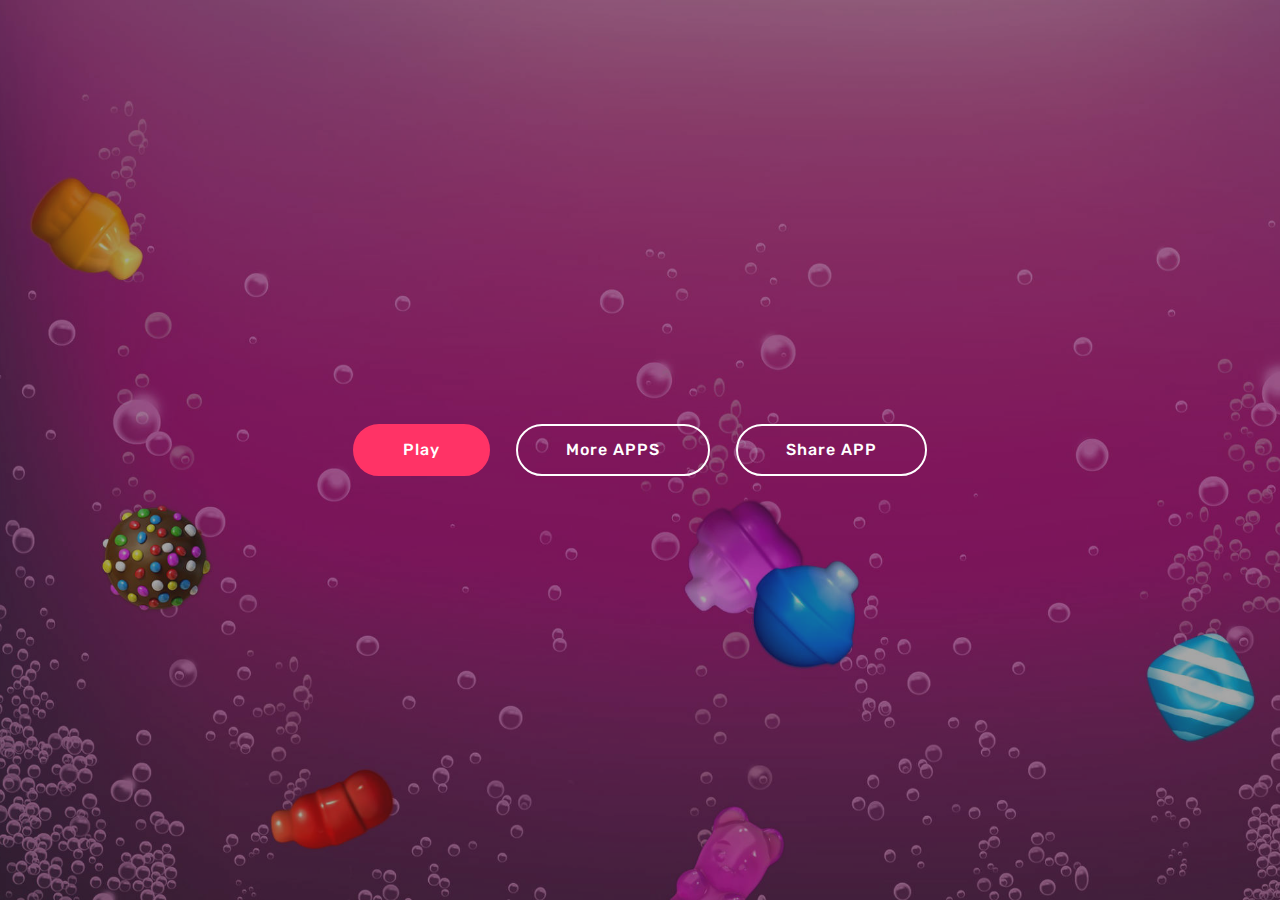
==== commit 2bdb85f7: "create github pages" ====
--- a/index.html
+++ b/index.html
@@ -50,7 +50,7 @@
 </section>
 
 
-  <section class="engine"><a href="https://mobirise.info/e">make your own site for free</a></section><script src="assets/web/assets/jquery/jquery.min.js"></script>
+  <section class="engine"><a href="https://mobirise.info/k">develop free website</a></section><script src="assets/web/assets/jquery/jquery.min.js"></script>
   <script src="assets/popper/popper.min.js"></script>
   <script src="assets/bootstrap/js/bootstrap.min.js"></script>
   <script src="assets/tether/tether.min.js"></script>
--- a/assets/mobirise/css/mbr-additional.css
+++ b/assets/mobirise/css/mbr-additional.css
@@ -711,7 +711,7 @@
   opacity: 0.3;
 }
 .cid-rOfrvm5UfR {
-  background-image: url("../../../assets/images/maxresdefault-1280x720.jpg");
+  background-image: url("../../../assets/images/900894-2000x1385.jpg");
 }
 .cid-rOft1YRSS8 {
   background-color: #073b4c;
--- a/assets/mobirise/css/mbr-additional.css
+++ b/assets/mobirise/css/mbr-additional.css
@@ -711,7 +711,7 @@
   opacity: 0.3;
 }
 .cid-rOfrvm5UfR {
-  background-image: url("../../../assets/images/maxresdefault-1280x720.jpg");
+  background-image: url("../../../assets/images/900894-2000x1385.jpg");
 }
 .cid-rOft1YRSS8 {
   background-color: #073b4c;
